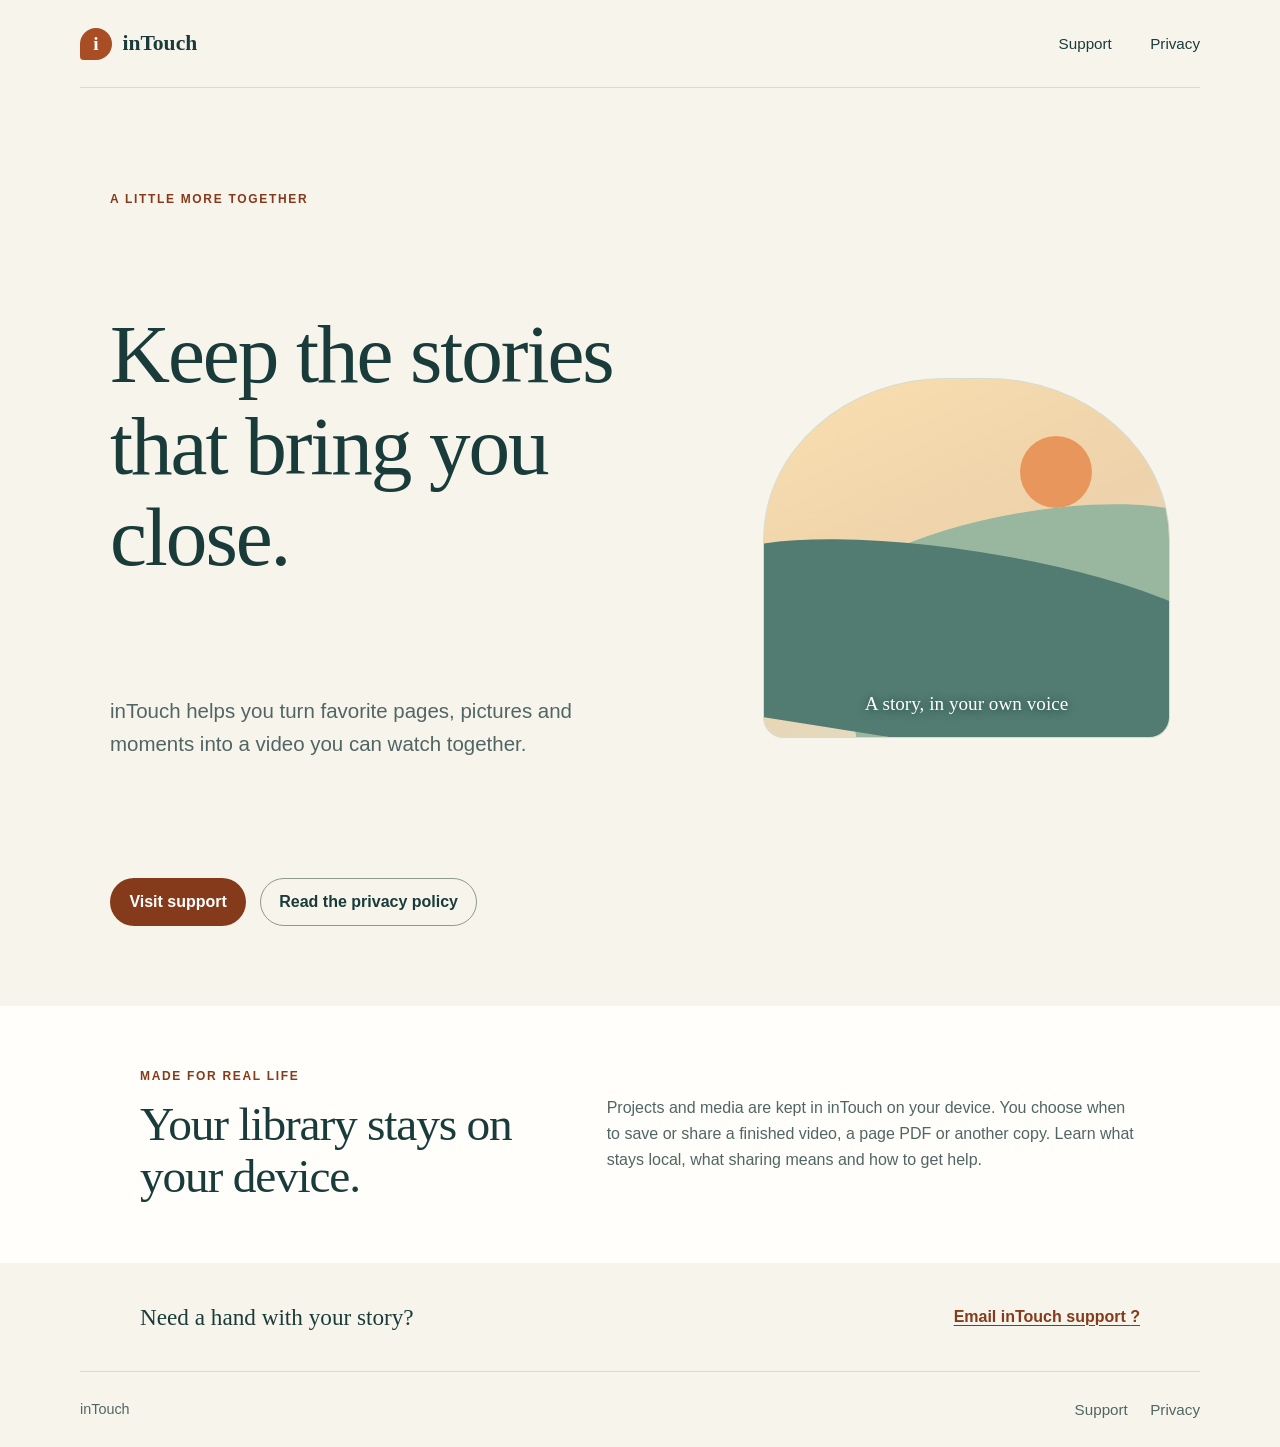
==== index.html @ ac37c0ee "Prepare inTouch support and privacy website" ====
<!doctype html>
<html lang="en">
<head>
  <meta charset="utf-8">
  <meta name="viewport" content="width=device-width, initial-scale=1">
  <meta name="theme-color" content="#f7f4ec">
  <meta name="description" content="Support and privacy information for inTouch, a thoughtful way to make story videos from books, photos and moments together.">
  <title>inTouch - stories, kept close</title>
  <link rel="stylesheet" href="./styles.css">
</head>
<body>
  <a class="skip-link" href="#main">Skip to content</a>
  <header class="site-header">
    <a class="wordmark" href="./index.html" aria-label="inTouch home"><span class="mark" aria-hidden="true">i</span> inTouch</a>
    <nav aria-label="Main navigation">
      <a href="./support.html">Support</a>
      <a href="./privacy.html">Privacy</a>
    </nav>
  </header>

  <main id="main">
    <section class="hero">
      <p class="eyebrow">A little more together</p>
      <h1>Keep the stories<br>that bring you close.</h1>
      <p class="hero-copy">inTouch helps you turn favorite pages, pictures and moments into a video you can watch together.</p>
      <div class="actions">
        <a class="button button-primary" href="./support.html">Visit support</a>
        <a class="button button-secondary" href="./privacy.html">Read the privacy policy</a>
      </div>
      <div class="story-card" aria-hidden="true">
        <span class="sun"></span>
        <span class="hill hill-back"></span>
        <span class="hill hill-front"></span>
        <span class="card-caption">A story, in your own voice</span>
      </div>
    </section>

    <section class="home-details" aria-labelledby="made-title">
      <div>
        <p class="eyebrow">Made for real life</p>
        <h2 id="made-title">Your library stays on your device.</h2>
      </div>
      <p>Projects and media are kept in inTouch on your device. You choose when to save or share a finished video, a page PDF or another copy. Learn what stays local, what sharing means and how to get help.</p>
    </section>
    <section class="contact-band" aria-label="Contact support">
      <p>Need a hand with your story?</p>
      <a href="mailto:outreach@402infosec.com">Email inTouch support <span aria-hidden="true">?</span></a>
    </section>
  </main>

  <footer class="site-footer">
    <span>inTouch</span>
    <nav aria-label="Footer navigation"><a href="./support.html">Support</a><a href="./privacy.html">Privacy</a></nav>
  </footer>
</body>
</html>
---- styles.css ----
:root {
  color-scheme: light;
  --ink: #193c3a;
  --muted: #516664;
  --paper: #f7f4ec;
  --white: #fffefa;
  --orange: #a94d25;
  --orange-dark: #853b1b;
  --line: #ddd9cd;
  --sage: #dce8dc;
  --serif: Georgia, "Times New Roman", serif;
  font-family: -apple-system, BlinkMacSystemFont, "Segoe UI", sans-serif;
  font-size: 16px;
  line-height: 1.65;
  color: var(--ink);
  background: var(--paper);
}

* { box-sizing: border-box; }
html { scroll-behavior: smooth; }
body { margin: 0; min-width: 320px; }
a { color: var(--orange-dark); text-decoration-thickness: .08em; text-underline-offset: .18em; }
a:hover { color: #652d15; }
a:focus-visible { outline: 3px solid #125b58; outline-offset: 4px; border-radius: 2px; }
.skip-link { position: absolute; z-index: 5; top: .75rem; left: .75rem; transform: translateY(-160%); padding: .6rem .85rem; color: white; background: var(--ink); border-radius: .35rem; }
.skip-link:focus { transform: translateY(0); color: white; }
.site-header, .site-footer { display: flex; align-items: center; justify-content: space-between; gap: 1rem; width: min(100% - 3rem, 1120px); margin: 0 auto; }
.site-header { min-height: 88px; border-bottom: 1px solid var(--line); }
.wordmark { display: inline-flex; align-items: center; gap: .65rem; color: var(--ink); font-family: var(--serif); font-size: 1.35rem; font-weight: 700; text-decoration: none; }
.mark { display: inline-grid; width: 2rem; height: 2rem; place-items: center; border-radius: 50% 50% 50% 12%; color: white; background: var(--orange); font-family: var(--serif); font-size: 1.2rem; }
nav { display: flex; align-items: center; gap: clamp(1rem, 4vw, 2.4rem); }
nav a { color: var(--ink); font-size: .95rem; text-decoration: none; }
nav a:hover, nav a[aria-current="page"] { color: var(--orange-dark); text-decoration: underline; text-decoration-thickness: 2px; text-underline-offset: .4rem; }
.hero { display: grid; grid-template-columns: minmax(0, 1fr) minmax(250px, .72fr); align-items: center; gap: clamp(2rem, 7vw, 5.5rem); width: min(100% - 3rem, 1060px); margin: 0 auto; padding: clamp(3.5rem, 8vw, 7rem) 0 5rem; }
.hero > .eyebrow, .hero h1, .hero-copy, .actions { grid-column: 1; }
.eyebrow { margin: 0 0 .7rem; color: var(--orange-dark); font-size: .75rem; font-weight: 750; letter-spacing: .14em; text-transform: uppercase; }
h1, h2 { margin-top: 0; color: var(--ink); font-family: var(--serif); font-weight: 500; letter-spacing: -.025em; line-height: 1.1; }
.hero h1 { margin: 0; font-size: clamp(2.9rem, 6.5vw, 5.25rem); }
.hero-copy { max-width: 34rem; margin: 1.35rem 0 0; color: var(--muted); font-size: clamp(1.08rem, 2vw, 1.28rem); }
.actions { display: flex; flex-wrap: wrap; gap: .85rem; margin-top: 1.8rem; }
.button { display: inline-flex; min-height: 48px; align-items: center; justify-content: center; padding: .7rem 1.15rem; border: 1px solid transparent; border-radius: 999px; font-weight: 700; line-height: 1.3; text-align: center; text-decoration: none; }
.button-primary { color: white; background: var(--orange-dark); }
.button-primary:hover { color: white; background: #652d15; }
.button-secondary { color: var(--ink); border-color: #8c9b8e; background: transparent; }
.button-secondary:hover { color: var(--ink); background: var(--sage); }
.story-card { position: relative; grid-column: 2; grid-row: 1 / span 4; min-height: 360px; overflow: hidden; border: 1px solid #d5ddcd; border-radius: 45% 45% 1.3rem 1.3rem; background: linear-gradient(155deg, #f8dfaf 0%, #eed2ab 50%, #d7e3d6 100%); }
.sun { position: absolute; top: 16%; right: 19%; width: 72px; height: 72px; border-radius: 50%; background: #e9965c; }
.hill { position: absolute; right: -15%; bottom: -3%; left: -15%; height: 55%; border-radius: 50% 50% 0 0 / 30% 30% 0 0; }
.hill-back { bottom: 8%; left: 18%; background: #99b69e; transform: rotate(-10deg); }
.hill-front { background: #527c71; transform: rotate(9deg); }
.card-caption { position: absolute; right: 1rem; bottom: 1.1rem; left: 1rem; z-index: 1; color: white; font-family: var(--serif); font-size: 1.2rem; text-align: center; text-shadow: 0 1px 8px #183f3a; }
.home-details { display: grid; grid-template-columns: .8fr 1fr; gap: 2.5rem; padding: 3.8rem max(1.5rem, calc((100% - 1000px) / 2)); background: var(--white); }
.home-details h2 { max-width: 19ch; margin-bottom: 0; font-size: clamp(1.9rem, 3.7vw, 3rem); }
.home-details > p { max-width: 38rem; margin: 0; align-self: center; color: var(--muted); }
.contact-band { display: flex; align-items: center; justify-content: space-between; gap: 1rem; width: min(100% - 3rem, 1000px); margin: 0 auto; padding: 2.2rem 0; }
.contact-band p { margin: 0; font-family: var(--serif); font-size: 1.45rem; }
.contact-band a { font-weight: 700; }
.site-footer { min-height: 76px; border-top: 1px solid var(--line); color: var(--muted); font-size: .9rem; }
.site-footer nav { gap: 1.4rem; }
.site-footer nav a { color: var(--muted); }
.document { width: min(100% - 3rem, 760px); margin: 0 auto; padding: clamp(2.6rem, 7vw, 5rem) 0 4rem; }
.document-heading { padding-bottom: 1.6rem; border-bottom: 1px solid var(--line); }
.document h1 { margin-bottom: .7rem; font-size: clamp(2.6rem, 7vw, 4rem); }
.document-heading > p:not(.eyebrow) { max-width: 55rem; color: var(--muted); }
.document-heading .lede { margin: 0 0 .9rem; color: var(--orange-dark); font-size: 1rem; font-weight: 700; }
.document section { padding: 1.65rem 0; border-bottom: 1px solid var(--line); }
.document section h2 { margin-bottom: .7rem; font-size: clamp(1.55rem, 4vw, 2rem); }
.document section p { margin: .65rem 0 0; color: #364f4d; }
.document section p:first-of-type { margin-top: 0; }
.document li { color: #364f4d; }
.steps, .help-list, .limit-list { margin: 1rem 0 0; padding-left: 1.35rem; }
.steps { display: grid; gap: .85rem; padding: 0; list-style: none; counter-reset: steps; }
.steps li { display: grid; grid-template-columns: 2rem 1fr; gap: .8rem; align-items: start; }
.steps li::before { counter-increment: steps; content: counter(steps); display: grid; width: 2rem; height: 2rem; place-items: center; border-radius: 50%; color: var(--ink); background: var(--sage); font-weight: 750; }
.help-list li, .limit-list li { margin: 0 0 .8rem; padding-left: .2rem; }
.contact-card { margin-top: 2rem; padding: clamp(1.25rem, 4vw, 2.2rem); border: 1px solid #d3ded1; border-radius: 1rem; background: var(--white); }
.contact-card h2 { margin-bottom: .6rem; }
.contact-card .button { margin-top: 1.25rem; }
.contact-card .privacy-note { margin-top: 1.2rem; font-size: .95rem; }
.back-link { margin-top: 2rem; font-weight: 700; }

@media (max-width: 700px) {
  .site-header, .site-footer { width: min(100% - 2rem, 1120px); min-height: 72px; }
  .hero { grid-template-columns: 1fr; gap: 0; width: min(100% - 2rem, 600px); padding: 3.2rem 0 3.5rem; }
  .hero h1 { font-size: clamp(2.8rem, 13vw, 4.2rem); }
  .story-card { grid-column: 1; grid-row: auto; min-height: 230px; margin: 2.5rem auto 0; width: min(100%, 390px); border-radius: 45% 45% 1rem 1rem; }
  .home-details { grid-template-columns: 1fr; gap: 1rem; padding: 2.6rem 1rem; }
  .contact-band { align-items: flex-start; flex-direction: column; width: min(100% - 2rem, 600px); padding: 1.6rem 0; }
  .document { width: min(100% - 2rem, 760px); padding-top: 2.6rem; }
  .document section { padding: 1.35rem 0; }
}

@media (max-width: 380px) {
  .wordmark { gap: .45rem; font-size: 1.2rem; }
  .site-header nav { gap: .9rem; }
  .site-header nav a { font-size: .9rem; }
  .actions { align-items: stretch; flex-direction: column; }
  .button { width: 100%; }
}

@media (prefers-reduced-motion: reduce) {
  html { scroll-behavior: auto; }
}
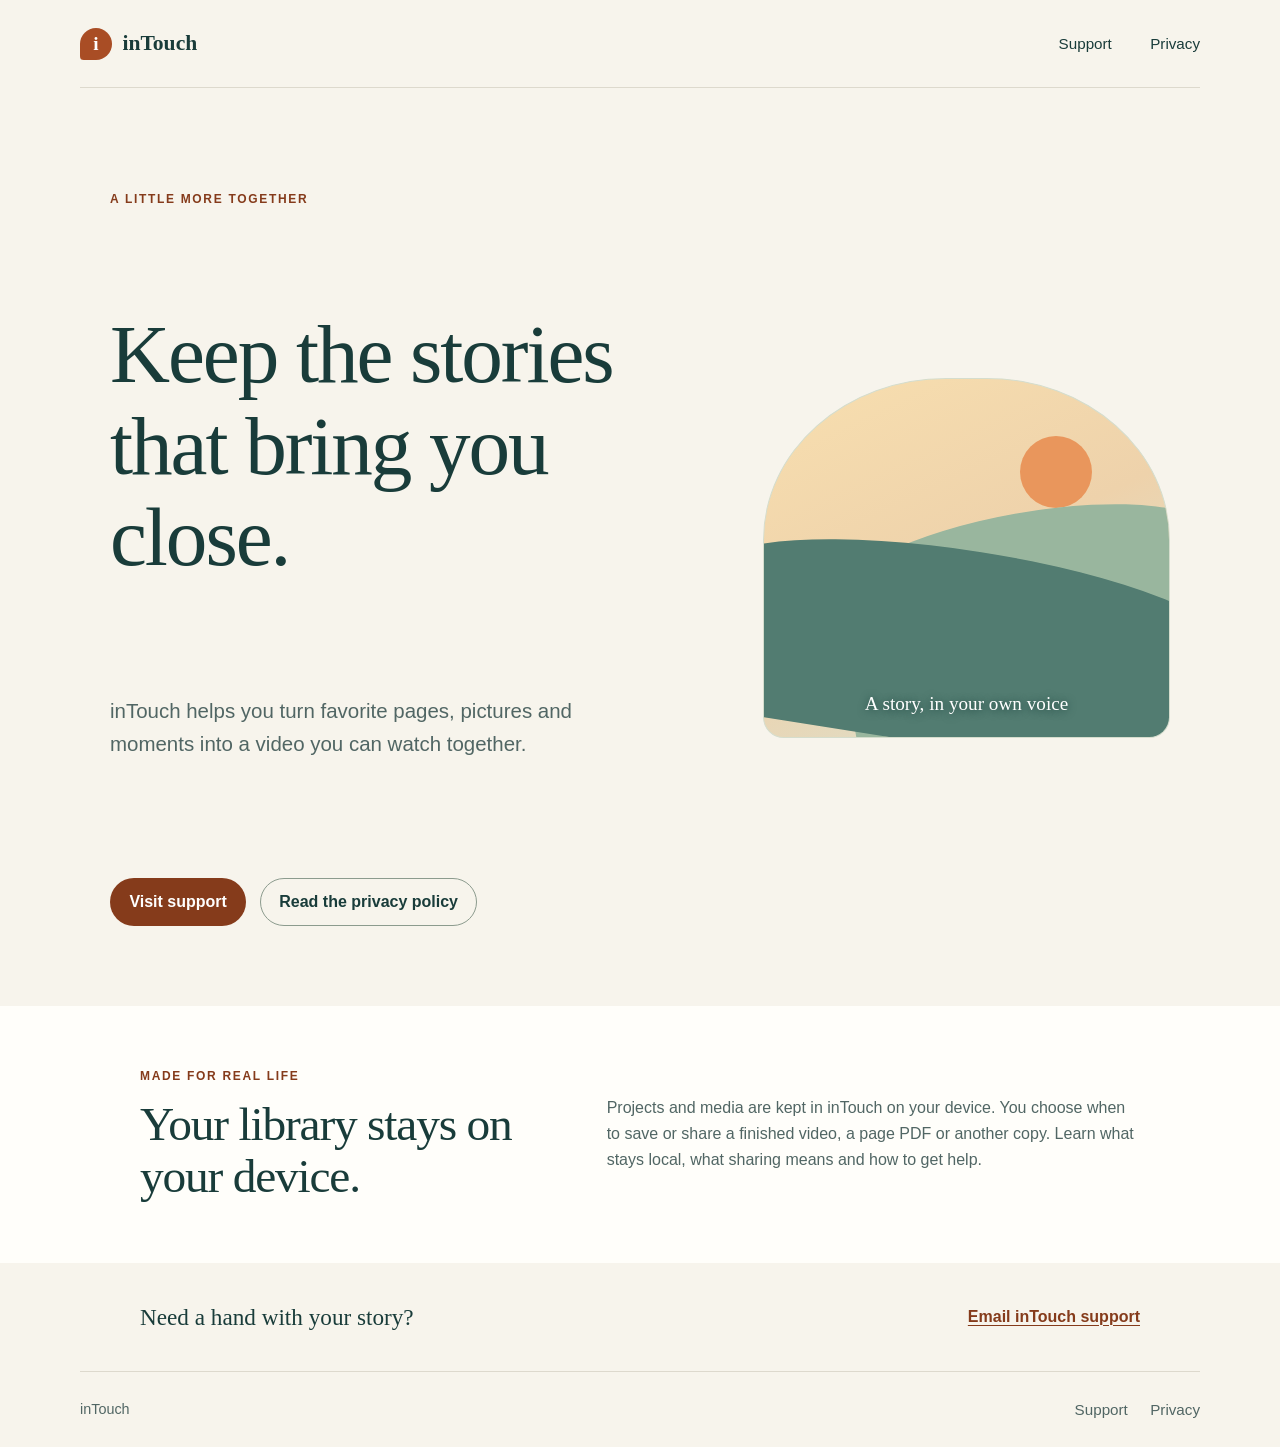
==== commit 8a916c01: "Clean support page navigation text" ====
--- a/index.html
+++ b/index.html
@@ -44,7 +44,7 @@
     </section>
     <section class="contact-band" aria-label="Contact support">
       <p>Need a hand with your story?</p>
-      <a href="mailto:outreach@402infosec.com">Email inTouch support <span aria-hidden="true">?</span></a>
+      <a href="mailto:outreach@402infosec.com">Email inTouch support <span aria-hidden="true"></span></a>
     </section>
   </main>
 
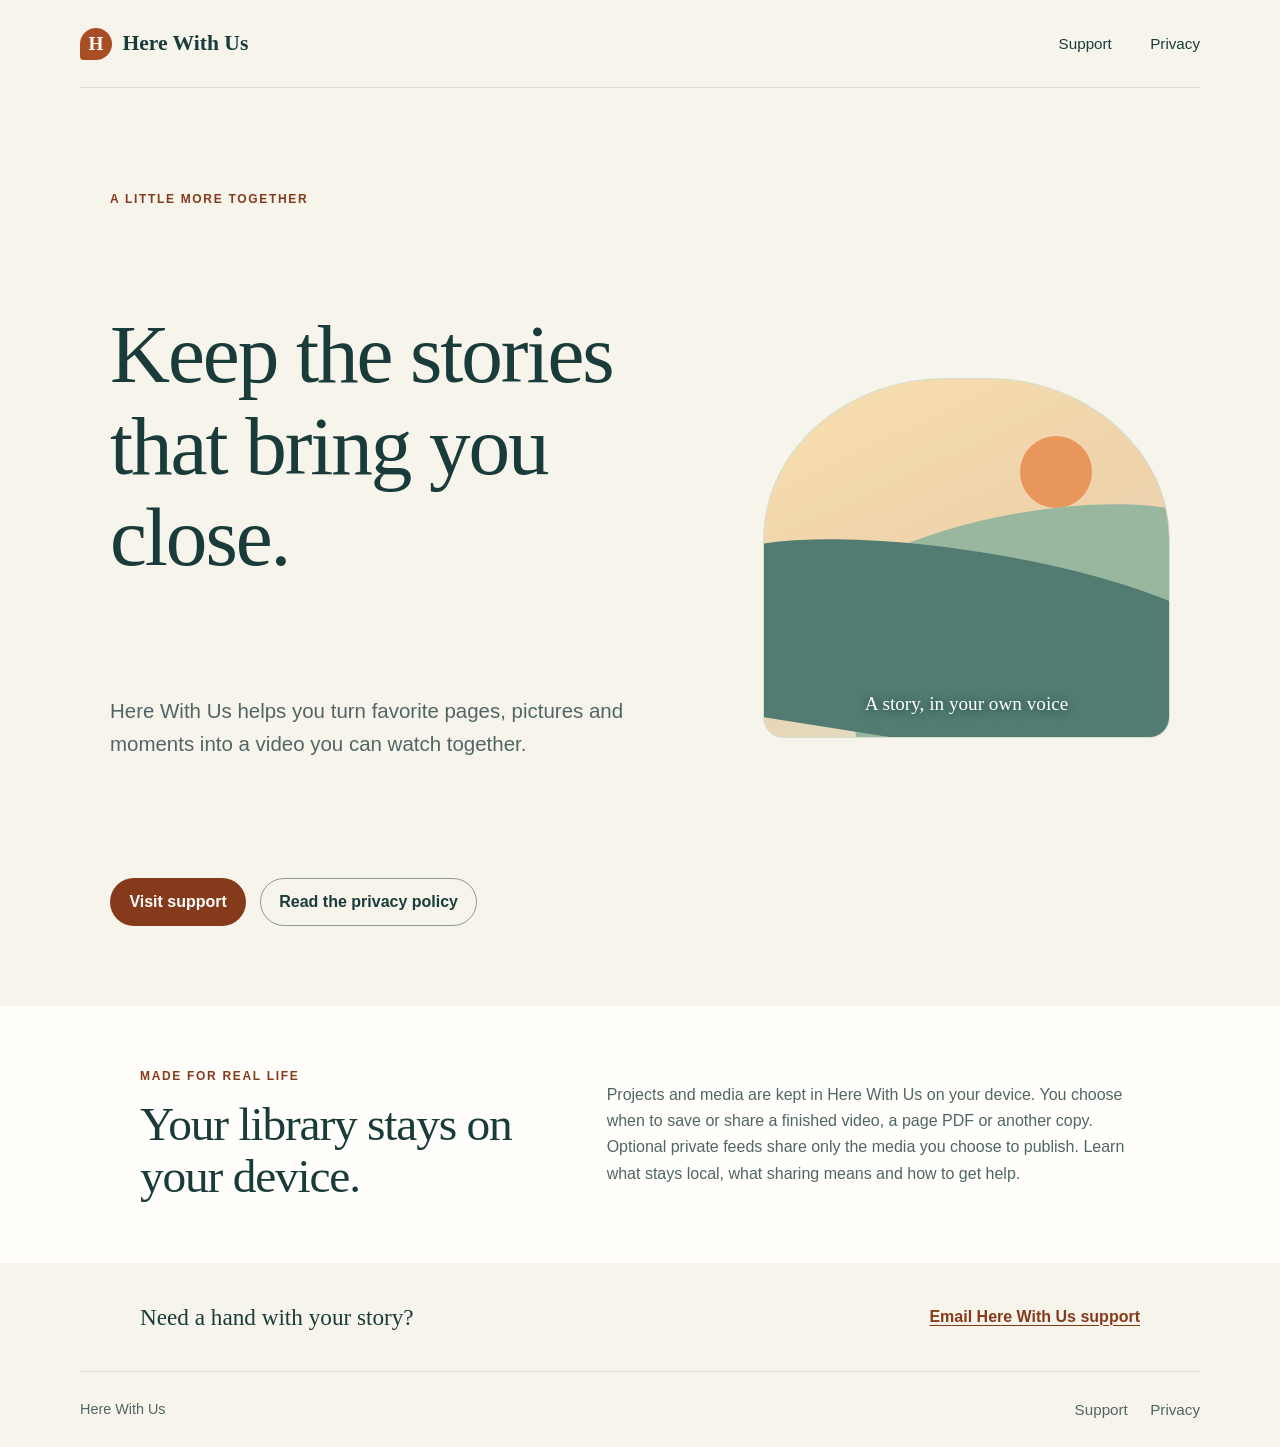
==== commit 8b6108b4: "Update Here With Us home guidance" ====
--- a/index.html
+++ b/index.html
@@ -4,14 +4,14 @@
   <meta charset="utf-8">
   <meta name="viewport" content="width=device-width, initial-scale=1">
   <meta name="theme-color" content="#f7f4ec">
-  <meta name="description" content="Support and privacy information for inTouch, a thoughtful way to make story videos from books, photos and moments together.">
-  <title>inTouch - stories, kept close</title>
+  <meta name="description" content="Support and privacy information for Here With Us, a thoughtful way to make story videos from books, photos and moments together.">
+  <title>Here With Us - stories, kept close</title>
   <link rel="stylesheet" href="./styles.css">
 </head>
 <body>
   <a class="skip-link" href="#main">Skip to content</a>
   <header class="site-header">
-    <a class="wordmark" href="./index.html" aria-label="inTouch home"><span class="mark" aria-hidden="true">i</span> inTouch</a>
+    <a class="wordmark" href="./index.html" aria-label="Here With Us home"><span class="mark" aria-hidden="true">H</span> Here With Us</a>
     <nav aria-label="Main navigation">
       <a href="./support.html">Support</a>
       <a href="./privacy.html">Privacy</a>
@@ -22,7 +22,7 @@
     <section class="hero">
       <p class="eyebrow">A little more together</p>
       <h1>Keep the stories<br>that bring you close.</h1>
-      <p class="hero-copy">inTouch helps you turn favorite pages, pictures and moments into a video you can watch together.</p>
+      <p class="hero-copy">Here With Us helps you turn favorite pages, pictures and moments into a video you can watch together.</p>
       <div class="actions">
         <a class="button button-primary" href="./support.html">Visit support</a>
         <a class="button button-secondary" href="./privacy.html">Read the privacy policy</a>
@@ -40,18 +40,18 @@
         <p class="eyebrow">Made for real life</p>
         <h2 id="made-title">Your library stays on your device.</h2>
       </div>
-      <p>Projects and media are kept in inTouch on your device. You choose when to save or share a finished video, a page PDF or another copy. Learn what stays local, what sharing means and how to get help.</p>
+      <p>Projects and media are kept in Here With Us on your device. You choose when to save or share a finished video, a page PDF or another copy. Optional private feeds share only the media you choose to publish. Learn what stays local, what sharing means and how to get help.</p>
     </section>
     <section class="contact-band" aria-label="Contact support">
       <p>Need a hand with your story?</p>
-      <a href="mailto:outreach@402infosec.com">Email inTouch support <span aria-hidden="true"></span></a>
+      <a href="mailto:outreach@402infosec.com">Email Here With Us support <span aria-hidden="true"></span></a>
     </section>
   </main>
 
   <footer class="site-footer">
-    <span>inTouch</span>
+    <span>Here With Us</span>
     <nav aria-label="Footer navigation"><a href="./support.html">Support</a><a href="./privacy.html">Privacy</a></nav>
   </footer>
 </body>
 </html>
-
+
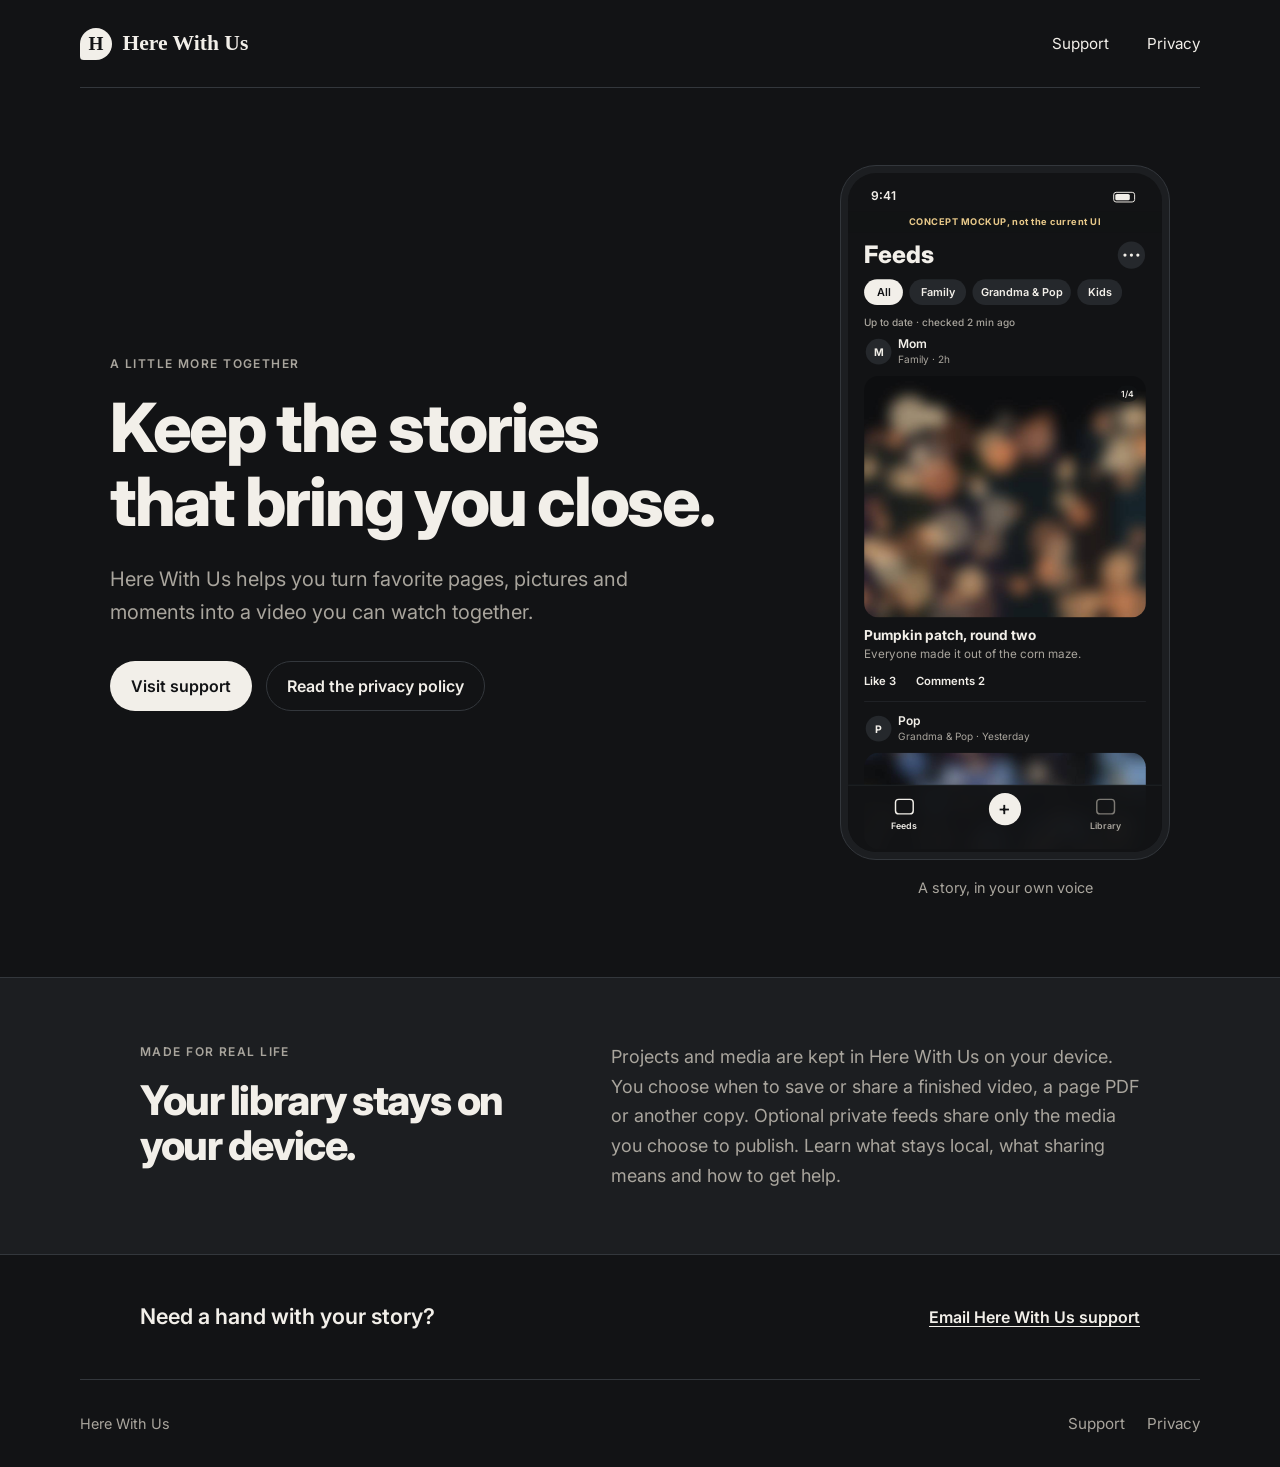
==== commit 2dbb23d9: "Match the support site to the Here With Us dark theme" ====
--- a/index.html
+++ b/index.html
@@ -3,7 +3,7 @@
 <head>
   <meta charset="utf-8">
   <meta name="viewport" content="width=device-width, initial-scale=1">
-  <meta name="theme-color" content="#f7f4ec">
+  <meta name="theme-color" content="#121315">
   <meta name="description" content="Support and privacy information for Here With Us, a thoughtful way to make story videos from books, photos and moments together.">
   <title>Here With Us - stories, kept close</title>
   <link rel="stylesheet" href="./styles.css">
@@ -20,19 +20,21 @@
 
   <main id="main">
     <section class="hero">
-      <p class="eyebrow">A little more together</p>
-      <h1>Keep the stories<br>that bring you close.</h1>
-      <p class="hero-copy">Here With Us helps you turn favorite pages, pictures and moments into a video you can watch together.</p>
-      <div class="actions">
-        <a class="button button-primary" href="./support.html">Visit support</a>
-        <a class="button button-secondary" href="./privacy.html">Read the privacy policy</a>
+      <div class="hero-content">
+        <p class="eyebrow">A little more together</p>
+        <h1>Keep the stories<br>that bring you close.</h1>
+        <p class="hero-copy">Here With Us helps you turn favorite pages, pictures and moments into a video you can watch together.</p>
+        <div class="actions">
+          <a class="button button-primary" href="./support.html">Visit support</a>
+          <a class="button button-secondary" href="./privacy.html">Read the privacy policy</a>
+        </div>
       </div>
-      <div class="story-card" aria-hidden="true">
-        <span class="sun"></span>
-        <span class="hill hill-back"></span>
-        <span class="hill hill-front"></span>
-        <span class="card-caption">A story, in your own voice</span>
-      </div>
+      <figure class="app-preview">
+        <div class="phone-frame">
+          <svg xmlns="http://www.w3.org/2000/svg" width="390" height="844" role="img" aria-label="Here With Us feed concept mockup" viewBox="0 0 390 844"><rect x="0" y="0" width="390" height="844" rx="0" fill="var(--page-background)" fill-opacity="1"/><text x="28" y="34" font-family="Inter, -apple-system, Helvetica, Arial, sans-serif" font-size="15" font-weight="600" fill="var(--primary-text)" text-anchor="start" letter-spacing="0">9:41</text><rect x="330" y="24" width="26" height="12" rx="3" fill="none" fill-opacity="1" stroke="var(--primary-text)" stroke-width="1.2"/><rect x="332" y="26" width="18" height="8" rx="2" fill="var(--primary-text)" fill-opacity="1"/><rect x="0" y="48" width="390" height="26" rx="0" fill="var(--page-background)" fill-opacity="0.55"/><text x="195" y="65" font-family="Inter, -apple-system, Helvetica, Arial, sans-serif" font-size="11.5" font-weight="700" fill="var(--warning-highlight-accent)" text-anchor="middle" letter-spacing="0.6">CONCEPT MOCKUP, not the current UI</text><text x="20" y="112" font-family="Inter, -apple-system, Helvetica, Arial, sans-serif" font-size="30" font-weight="800" fill="var(--primary-text)" text-anchor="start" letter-spacing="0">Feeds</text><circle cx="352" cy="102" r="17" fill="var(--raised-surface)"/><circle cx="344" cy="102" r="2" fill="var(--primary-text)"/><circle cx="352" cy="102" r="2" fill="var(--primary-text)"/><circle cx="360" cy="102" r="2" fill="var(--primary-text)"/><rect x="20" y="132" width="48.2" height="32" rx="16" fill="var(--primary-text)" fill-opacity="1"/><text x="44.1" y="153" font-family="Inter, -apple-system, Helvetica, Arial, sans-serif" font-size="13.5" font-weight="600" fill="var(--page-background)" text-anchor="middle" letter-spacing="0">All</text><rect x="76.2" y="132" width="70.4" height="32" rx="16" fill="var(--raised-surface)" fill-opacity="1"/><text x="111.4" y="153" font-family="Inter, -apple-system, Helvetica, Arial, sans-serif" font-size="13.5" font-weight="600" fill="var(--primary-text)" text-anchor="middle" letter-spacing="0">Family</text><rect x="154.60000000000002" y="132" width="122.2" height="32" rx="16" fill="var(--raised-surface)" fill-opacity="1"/><text x="215.70000000000002" y="153" font-family="Inter, -apple-system, Helvetica, Arial, sans-serif" font-size="13.5" font-weight="600" fill="var(--primary-text)" text-anchor="middle" letter-spacing="0">Grandma &amp; Pop</text><rect x="284.8" y="132" width="55.6" height="32" rx="16" fill="var(--raised-surface)" fill-opacity="1"/><text x="312.6" y="153" font-family="Inter, -apple-system, Helvetica, Arial, sans-serif" font-size="13.5" font-weight="600" fill="var(--primary-text)" text-anchor="middle" letter-spacing="0">Kids</text><text x="20" y="190" font-family="Inter, -apple-system, Helvetica, Arial, sans-serif" font-size="12.5" font-weight="500" fill="var(--muted-text)" text-anchor="start" letter-spacing="0">Up to date · checked 2 min ago</text><circle cx="38" cy="222" r="16" fill="var(--raised-surface)"/><text x="38" y="227" font-family="Inter, -apple-system, Helvetica, Arial, sans-serif" font-size="13" font-weight="700" fill="var(--primary-text)" text-anchor="middle" letter-spacing="0">M</text><text x="62" y="218" font-family="Inter, -apple-system, Helvetica, Arial, sans-serif" font-size="15" font-weight="600" fill="var(--primary-text)" text-anchor="start" letter-spacing="0">Mom</text><text x="62" y="236" font-family="Inter, -apple-system, Helvetica, Arial, sans-serif" font-size="12.5" font-weight="400" fill="var(--muted-text)" text-anchor="start" letter-spacing="0">Family · 2h</text><clipPath id="c828619351"><rect x="20" y="252" width="350" height="300" rx="18"/></clipPath><image x="20" y="252" width="350" height="300" preserveAspectRatio="xMidYMid slice" clip-path="url(#c828619351)" href="[data-uri]"/><rect x="334" y="264" width="26" height="20" rx="10" fill="var(--page-background)" fill-opacity="0.5"/><text x="347" y="278" font-family="Inter, -apple-system, Helvetica, Arial, sans-serif" font-size="10.5" font-weight="600" fill="var(--primary-text)" text-anchor="middle" letter-spacing="0">1/4</text><text x="20" y="580" font-family="Inter, -apple-system, Helvetica, Arial, sans-serif" font-size="17" font-weight="700" fill="var(--primary-text)" text-anchor="start" letter-spacing="0">Pumpkin patch, round two</text><text x="20" y="602.0" font-family="Inter, -apple-system, Helvetica, Arial, sans-serif" font-size="14.5" font-weight="400" fill="var(--muted-text)" text-anchor="start" letter-spacing="0">Everyone made it out of the corn maze.</text><text x="20" y="636" font-family="Inter, -apple-system, Helvetica, Arial, sans-serif" font-size="14" font-weight="600" fill="var(--primary-text)" text-anchor="start" letter-spacing="0">Like 3</text><text x="84" y="636" font-family="Inter, -apple-system, Helvetica, Arial, sans-serif" font-size="14" font-weight="600" fill="var(--primary-text)" text-anchor="start" letter-spacing="0">Comments 2</text><rect x="20" y="656" width="350" height="0.5" rx="0" fill="var(--dividers-and-borders)" fill-opacity="1"/><circle cx="38" cy="690" r="16" fill="var(--raised-surface)"/><text x="38" y="695" font-family="Inter, -apple-system, Helvetica, Arial, sans-serif" font-size="13" font-weight="700" fill="var(--primary-text)" text-anchor="middle" letter-spacing="0">P</text><text x="62" y="686" font-family="Inter, -apple-system, Helvetica, Arial, sans-serif" font-size="15" font-weight="600" fill="var(--primary-text)" text-anchor="start" letter-spacing="0">Pop</text><text x="62" y="704" font-family="Inter, -apple-system, Helvetica, Arial, sans-serif" font-size="12.5" font-weight="400" fill="var(--muted-text)" text-anchor="start" letter-spacing="0">Grandma &amp; Pop · Yesterday</text><clipPath id="c399841101"><rect x="20" y="720" width="350" height="120" rx="18"/></clipPath><image x="20" y="720" width="350" height="120" preserveAspectRatio="xMidYMid slice" clip-path="url(#c399841101)" href="[data-uri]"/><rect x="0" y="760" width="390" height="84" rx="0" fill="var(--page-background)" fill-opacity="0.96"/><rect x="0" y="760" width="390" height="0.5" rx="0" fill="var(--dividers-and-borders)" fill-opacity="1"/><rect x="59" y="778" width="22" height="18" rx="4" fill="none" fill-opacity="1" stroke="var(--primary-text)" stroke-width="1.8"/><text x="70" y="815" font-family="Inter, -apple-system, Helvetica, Arial, sans-serif" font-size="11" font-weight="600" fill="var(--primary-text)" text-anchor="middle" letter-spacing="0">Feeds</text><circle cx="195" cy="790" r="20" fill="var(--primary-text)"/><text x="195" y="797" font-family="Inter, -apple-system, Helvetica, Arial, sans-serif" font-size="24" font-weight="500" fill="var(--page-background)" text-anchor="middle" letter-spacing="0">+</text><rect x="309" y="778" width="22" height="18" rx="4" fill="none" fill-opacity="1" stroke="var(--dim-text)" stroke-width="1.8"/><text x="320" y="815" font-family="Inter, -apple-system, Helvetica, Arial, sans-serif" font-size="11" font-weight="600" fill="var(--muted-text)" text-anchor="middle" letter-spacing="0">Library</text></svg>
+        </div>
+        <figcaption class="card-caption">A story, in your own voice</figcaption>
+      </figure>
     </section>
 
     <section class="home-details" aria-labelledby="made-title">
@@ -55,3 +57,4 @@
 </body>
 </html>
 
+
--- a/styles.css
+++ b/styles.css
@@ -1,96 +1,114 @@
 :root {
-  color-scheme: light;
-  --ink: #193c3a;
-  --muted: #516664;
-  --paper: #f7f4ec;
-  --white: #fffefa;
-  --orange: #a94d25;
-  --orange-dark: #853b1b;
-  --line: #ddd9cd;
-  --sage: #dce8dc;
-  --serif: Georgia, "Times New Roman", serif;
-  font-family: -apple-system, BlinkMacSystemFont, "Segoe UI", sans-serif;
+  --page-background: #121315;
+  --surface: #1C1E21;
+  --raised-surface: #25282C;
+  --dividers-and-borders: #33373C;
+  --primary-text: #F2EFE9;
+  --muted-text: #A9A59D;
+  --dim-text: #7D7A74;
+  --warning-highlight-accent: #E8C98A;
+  --primary-button-background: var(--primary-text);
+  --primary-button-text: var(--page-background);
+  --secondary-button-background: transparent;
+  --secondary-button-border: var(--dividers-and-borders);
+  --secondary-button-text: var(--primary-text);
+  --app-font: Inter, -apple-system, Helvetica, Arial, sans-serif;
+  --wordmark-font: Georgia, "Times New Roman", serif;
+
+  color-scheme: dark;
+  font-family: var(--app-font);
   font-size: 16px;
   line-height: 1.65;
-  color: var(--ink);
-  background: var(--paper);
+  color: var(--primary-text);
+  background: var(--page-background);
+}
+
+@font-face {
+  font-family: Inter;
+  src: url("./assets/fonts/Inter.ttf") format("truetype");
+  font-style: normal;
+  font-weight: 100 900;
+  font-display: swap;
 }
 
 * { box-sizing: border-box; }
 html { scroll-behavior: smooth; }
 body { margin: 0; min-width: 320px; }
-a { color: var(--orange-dark); text-decoration-thickness: .08em; text-underline-offset: .18em; }
-a:hover { color: #652d15; }
-a:focus-visible { outline: 3px solid #125b58; outline-offset: 4px; border-radius: 2px; }
-.skip-link { position: absolute; z-index: 5; top: .75rem; left: .75rem; transform: translateY(-160%); padding: .6rem .85rem; color: white; background: var(--ink); border-radius: .35rem; }
-.skip-link:focus { transform: translateY(0); color: white; }
+a { color: var(--primary-text); text-decoration-thickness: .08em; text-underline-offset: .18em; }
+a:hover { color: var(--muted-text); }
+a:focus-visible { outline: 3px solid var(--primary-text); outline-offset: 4px; border-radius: 2px; }
+.skip-link { position: absolute; z-index: 5; top: .75rem; left: .75rem; transform: translateY(-160%); padding: .6rem .85rem; color: var(--primary-button-text); background: var(--primary-button-background); border-radius: 999px; }
+.skip-link:focus { transform: translateY(0); color: var(--primary-button-text); }
+
 .site-header, .site-footer { display: flex; align-items: center; justify-content: space-between; gap: 1rem; width: min(100% - 3rem, 1120px); margin: 0 auto; }
-.site-header { min-height: 88px; border-bottom: 1px solid var(--line); }
-.wordmark { display: inline-flex; align-items: center; gap: .65rem; color: var(--ink); font-family: var(--serif); font-size: 1.35rem; font-weight: 700; text-decoration: none; }
-.mark { display: inline-grid; width: 2rem; height: 2rem; place-items: center; border-radius: 50% 50% 50% 12%; color: white; background: var(--orange); font-family: var(--serif); font-size: 1.2rem; }
+.site-header { min-height: 88px; border-bottom: 1px solid var(--dividers-and-borders); }
+.wordmark { display: inline-flex; align-items: center; gap: .65rem; color: var(--primary-text); font-family: var(--wordmark-font); font-size: 1.35rem; font-weight: 700; text-decoration: none; }
+.mark { display: inline-grid; width: 2rem; height: 2rem; place-items: center; border-radius: 50% 50% 50% 12%; color: var(--page-background); background: var(--primary-text); font-family: var(--wordmark-font); font-size: 1.2rem; }
 nav { display: flex; align-items: center; gap: clamp(1rem, 4vw, 2.4rem); }
-nav a { color: var(--ink); font-size: .95rem; text-decoration: none; }
-nav a:hover, nav a[aria-current="page"] { color: var(--orange-dark); text-decoration: underline; text-decoration-thickness: 2px; text-underline-offset: .4rem; }
-.hero { display: grid; grid-template-columns: minmax(0, 1fr) minmax(250px, .72fr); align-items: center; gap: clamp(2rem, 7vw, 5.5rem); width: min(100% - 3rem, 1060px); margin: 0 auto; padding: clamp(3.5rem, 8vw, 7rem) 0 5rem; }
-.hero > .eyebrow, .hero h1, .hero-copy, .actions { grid-column: 1; }
-.eyebrow { margin: 0 0 .7rem; color: var(--orange-dark); font-size: .75rem; font-weight: 750; letter-spacing: .14em; text-transform: uppercase; }
-h1, h2 { margin-top: 0; color: var(--ink); font-family: var(--serif); font-weight: 500; letter-spacing: -.025em; line-height: 1.1; }
-.hero h1 { margin: 0; font-size: clamp(2.9rem, 6.5vw, 5.25rem); }
-.hero-copy { max-width: 34rem; margin: 1.35rem 0 0; color: var(--muted); font-size: clamp(1.08rem, 2vw, 1.28rem); }
-.actions { display: flex; flex-wrap: wrap; gap: .85rem; margin-top: 1.8rem; }
-.button { display: inline-flex; min-height: 48px; align-items: center; justify-content: center; padding: .7rem 1.15rem; border: 1px solid transparent; border-radius: 999px; font-weight: 700; line-height: 1.3; text-align: center; text-decoration: none; }
-.button-primary { color: white; background: var(--orange-dark); }
-.button-primary:hover { color: white; background: #652d15; }
-.button-secondary { color: var(--ink); border-color: #8c9b8e; background: transparent; }
-.button-secondary:hover { color: var(--ink); background: var(--sage); }
-.story-card { position: relative; grid-column: 2; grid-row: 1 / span 4; min-height: 360px; overflow: hidden; border: 1px solid #d5ddcd; border-radius: 45% 45% 1.3rem 1.3rem; background: linear-gradient(155deg, #f8dfaf 0%, #eed2ab 50%, #d7e3d6 100%); }
-.sun { position: absolute; top: 16%; right: 19%; width: 72px; height: 72px; border-radius: 50%; background: #e9965c; }
-.hill { position: absolute; right: -15%; bottom: -3%; left: -15%; height: 55%; border-radius: 50% 50% 0 0 / 30% 30% 0 0; }
-.hill-back { bottom: 8%; left: 18%; background: #99b69e; transform: rotate(-10deg); }
-.hill-front { background: #527c71; transform: rotate(9deg); }
-.card-caption { position: absolute; right: 1rem; bottom: 1.1rem; left: 1rem; z-index: 1; color: white; font-family: var(--serif); font-size: 1.2rem; text-align: center; text-shadow: 0 1px 8px #183f3a; }
-.home-details { display: grid; grid-template-columns: .8fr 1fr; gap: 2.5rem; padding: 3.8rem max(1.5rem, calc((100% - 1000px) / 2)); background: var(--white); }
-.home-details h2 { max-width: 19ch; margin-bottom: 0; font-size: clamp(1.9rem, 3.7vw, 3rem); }
-.home-details > p { max-width: 38rem; margin: 0; align-self: center; color: var(--muted); }
-.contact-band { display: flex; align-items: center; justify-content: space-between; gap: 1rem; width: min(100% - 3rem, 1000px); margin: 0 auto; padding: 2.2rem 0; }
-.contact-band p { margin: 0; font-family: var(--serif); font-size: 1.45rem; }
-.contact-band a { font-weight: 700; }
-.site-footer { min-height: 76px; border-top: 1px solid var(--line); color: var(--muted); font-size: .9rem; }
+nav a { display: inline-flex; min-height: 44px; align-items: center; color: var(--primary-text); font-size: .95rem; text-decoration: none; }
+nav a:hover, nav a[aria-current="page"] { color: var(--primary-text); text-decoration: underline; text-decoration-thickness: 2px; text-underline-offset: .4rem; }
+
+.hero { display: grid; grid-template-columns: minmax(0, 1fr) 330px; align-items: center; column-gap: clamp(2.5rem, 6vw, 5rem); row-gap: 0; width: min(100% - 3rem, 1060px); margin: 0 auto; padding: clamp(3.5rem, 6vw, 6rem) 0; }
+.hero-content { min-width: 0; }
+.eyebrow { margin: 0 0 1rem; color: var(--muted-text); font-size: .75rem; font-weight: 600; letter-spacing: .12em; text-transform: uppercase; }
+h1, h2 { margin-top: 0; color: var(--primary-text); font-family: var(--app-font); font-weight: 800; letter-spacing: -.035em; line-height: 1.1; }
+.hero h1 { margin: 0; font-size: clamp(2.75rem, 5.3vw, 4.5rem); }
+.hero-copy { max-width: 34rem; margin: 1.5rem 0 0; color: var(--muted-text); font-size: clamp(1.125rem, 1.7vw, 1.25rem); }
+.actions { display: flex; flex-wrap: wrap; gap: .85rem; margin-top: 2rem; }
+.button { display: inline-flex; min-height: 50px; align-items: center; justify-content: center; padding: .75rem 1.25rem; border: 1px solid var(--secondary-button-background); border-radius: 999px; font-weight: 600; line-height: 1.3; text-align: center; text-decoration: none; }
+.button-primary { color: var(--primary-button-text); background: var(--primary-button-background); }
+.button-primary:hover { color: var(--primary-button-text); background: var(--primary-button-background); text-decoration: underline; }
+.button-secondary { color: var(--secondary-button-text); border-color: var(--secondary-button-border); background: var(--secondary-button-background); }
+.button-secondary:hover { color: var(--secondary-button-text); background: var(--raised-surface); }
+.app-preview { width: 100%; margin: 0; }
+.phone-frame { overflow: hidden; padding: 7px; border: 1px solid var(--dividers-and-borders); border-radius: 36px; background: var(--surface); }
+.phone-frame svg { display: block; width: 100%; height: auto; border-radius: 28px; }
+.phone-frame svg text { font-family: var(--app-font); }
+.card-caption { display: block; margin-top: 1rem; color: var(--muted-text); font-size: .9rem; text-align: center; }
+
+.home-details { display: grid; grid-template-columns: .8fr 1fr; gap: 3rem; padding: 4rem max(1.5rem, calc((100% - 1000px) / 2)); border-top: 1px solid var(--dividers-and-borders); border-bottom: 1px solid var(--dividers-and-borders); background: var(--surface); }
+.home-details h2 { max-width: 19ch; margin-bottom: 0; font-size: clamp(1.9rem, 3.2vw, 2.75rem); }
+.home-details > p { max-width: 38rem; margin: 0; align-self: center; color: var(--muted-text); font-size: 1.125rem; }
+.contact-band { display: flex; align-items: center; justify-content: space-between; gap: 1.5rem; width: min(100% - 3rem, 1000px); margin: 0 auto; padding: 2.75rem 0; }
+.contact-band p { margin: 0; font-size: 1.35rem; font-weight: 600; }
+.contact-band a { font-weight: 600; }
+.site-footer { min-height: 88px; border-top: 1px solid var(--dividers-and-borders); color: var(--muted-text); font-size: .9rem; }
 .site-footer nav { gap: 1.4rem; }
-.site-footer nav a { color: var(--muted); }
-.document { width: min(100% - 3rem, 760px); margin: 0 auto; padding: clamp(2.6rem, 7vw, 5rem) 0 4rem; }
-.document-heading { padding-bottom: 1.6rem; border-bottom: 1px solid var(--line); }
+.site-footer nav a { color: var(--muted-text); }
+
+.document { width: min(100% - 3rem, 760px); margin: 0 auto; padding: clamp(2.6rem, 7vw, 5rem) 0 4rem; font-size: 1.125rem; }
+.document-heading { padding-bottom: 1.6rem; border-bottom: 1px solid var(--dividers-and-borders); }
 .document h1 { margin-bottom: .7rem; font-size: clamp(2.6rem, 7vw, 4rem); }
-.document-heading > p:not(.eyebrow) { max-width: 55rem; color: var(--muted); }
-.document-heading .lede { margin: 0 0 .9rem; color: var(--orange-dark); font-size: 1rem; font-weight: 700; }
-.document section { padding: 1.65rem 0; border-bottom: 1px solid var(--line); }
+.document-heading > p:not(.eyebrow) { max-width: 55rem; color: var(--muted-text); }
+.document-heading .lede { margin: 0 0 .9rem; color: var(--primary-text); font-size: 1rem; font-weight: 600; }
+.document section { padding: 1.65rem 0; border-bottom: 1px solid var(--dividers-and-borders); }
 .document section h2 { margin-bottom: .7rem; font-size: clamp(1.55rem, 4vw, 2rem); }
-.document section p { margin: .65rem 0 0; color: #364f4d; }
+.document section p { margin: .65rem 0 0; color: var(--muted-text); }
 .document section p:first-of-type { margin-top: 0; }
-.document li { color: #364f4d; }
+.document li { color: var(--muted-text); }
 .steps, .help-list, .limit-list { margin: 1rem 0 0; padding-left: 1.35rem; }
 .steps { display: grid; gap: .85rem; padding: 0; list-style: none; counter-reset: steps; }
 .steps li { display: grid; grid-template-columns: 2rem 1fr; gap: .8rem; align-items: start; }
-.steps li::before { counter-increment: steps; content: counter(steps); display: grid; width: 2rem; height: 2rem; place-items: center; border-radius: 50%; color: var(--ink); background: var(--sage); font-weight: 750; }
+.steps li::before { counter-increment: steps; content: counter(steps); display: grid; width: 2rem; height: 2rem; place-items: center; border-radius: 50%; color: var(--primary-text); background: var(--raised-surface); font-weight: 600; }
 .help-list li, .limit-list li { margin: 0 0 .8rem; padding-left: .2rem; }
-.contact-card { margin-top: 2rem; padding: clamp(1.25rem, 4vw, 2.2rem); border: 1px solid #d3ded1; border-radius: 1rem; background: var(--white); }
+.contact-card { margin-top: 2rem; padding: clamp(1.25rem, 4vw, 2.2rem); border: 1px solid var(--dividers-and-borders); border-radius: 14px; background: var(--surface); }
 .contact-card h2 { margin-bottom: .6rem; }
 .contact-card .button { margin-top: 1.25rem; }
 .contact-card .privacy-note { margin-top: 1.2rem; font-size: .95rem; }
-.back-link { margin-top: 2rem; font-weight: 700; }
+.back-link { margin-top: 2rem; font-weight: 600; }
 
-@media (max-width: 700px) {
-  .site-header, .site-footer { width: min(100% - 2rem, 1120px); min-height: 72px; }
-  .hero { grid-template-columns: 1fr; gap: 0; width: min(100% - 2rem, 600px); padding: 3.2rem 0 3.5rem; }
-  .hero h1 { font-size: clamp(2.8rem, 13vw, 4.2rem); }
-  .story-card { grid-column: 1; grid-row: auto; min-height: 230px; margin: 2.5rem auto 0; width: min(100%, 390px); border-radius: 45% 45% 1rem 1rem; }
-  .home-details { grid-template-columns: 1fr; gap: 1rem; padding: 2.6rem 1rem; }
-  .contact-band { align-items: flex-start; flex-direction: column; width: min(100% - 2rem, 600px); padding: 1.6rem 0; }
-  .document { width: min(100% - 2rem, 760px); padding-top: 2.6rem; }
+@media (max-width: 800px) {
+  .site-header, .site-footer { width: min(100% - 2.5rem, 1120px); min-height: 76px; }
+  .hero { grid-template-columns: 1fr; width: min(100% - 2.5rem, 600px); padding: 3.25rem 0 3.5rem; }
+  .hero h1 { font-size: clamp(2.65rem, 10.8vw, 4rem); }
+  .app-preview { width: min(100%, 330px); margin: 3rem auto 0; }
+  .home-details { grid-template-columns: 1fr; gap: 1.5rem; padding: 3rem 1.25rem; }
+  .contact-band { align-items: flex-start; flex-direction: column; width: min(100% - 2.5rem, 600px); padding: 2.25rem 0; }
+  .document { width: min(100% - 2.5rem, 760px); padding-top: 2.6rem; }
   .document section { padding: 1.35rem 0; }
 }
 
-@media (max-width: 380px) {
+@media (max-width: 420px) {
   .wordmark { gap: .45rem; font-size: 1.2rem; }
   .site-header nav { gap: .9rem; }
   .site-header nav a { font-size: .9rem; }
@@ -101,4 +119,4 @@
 @media (prefers-reduced-motion: reduce) {
   html { scroll-behavior: auto; }
 }
-
+
